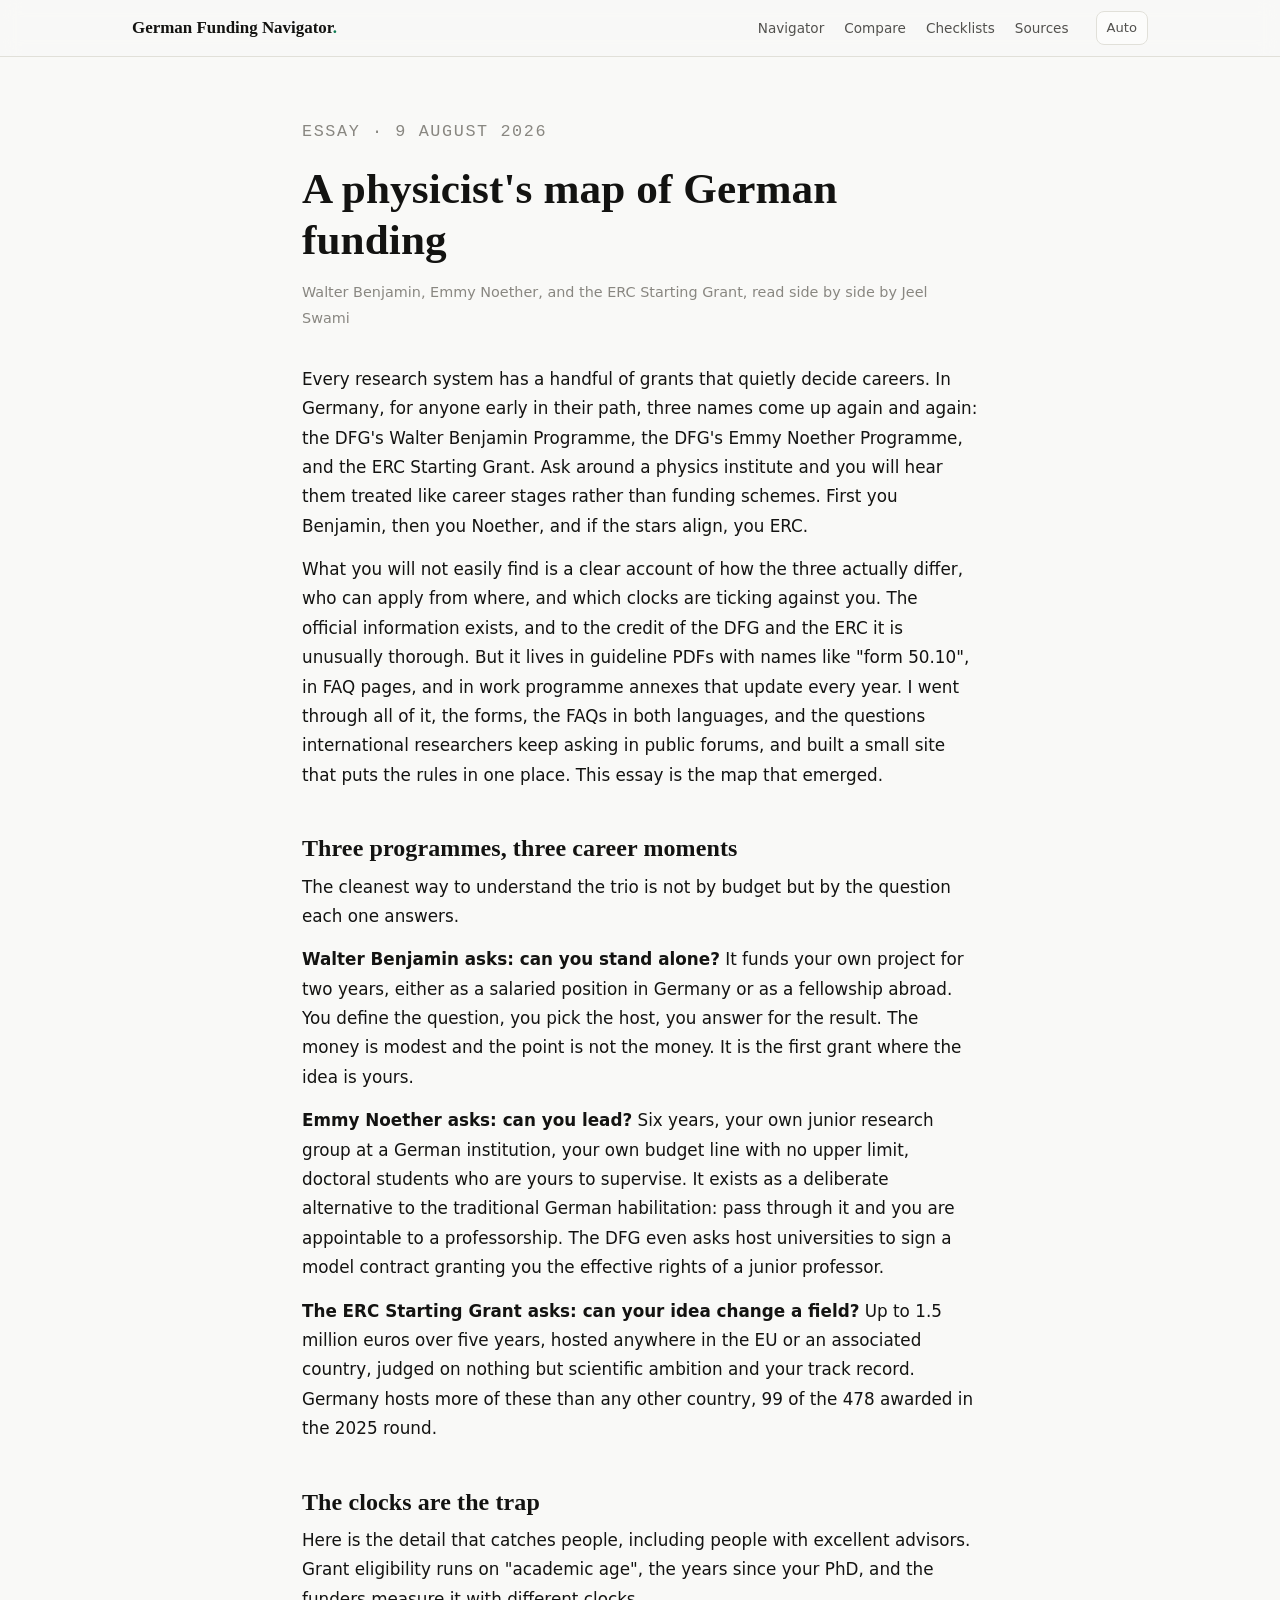
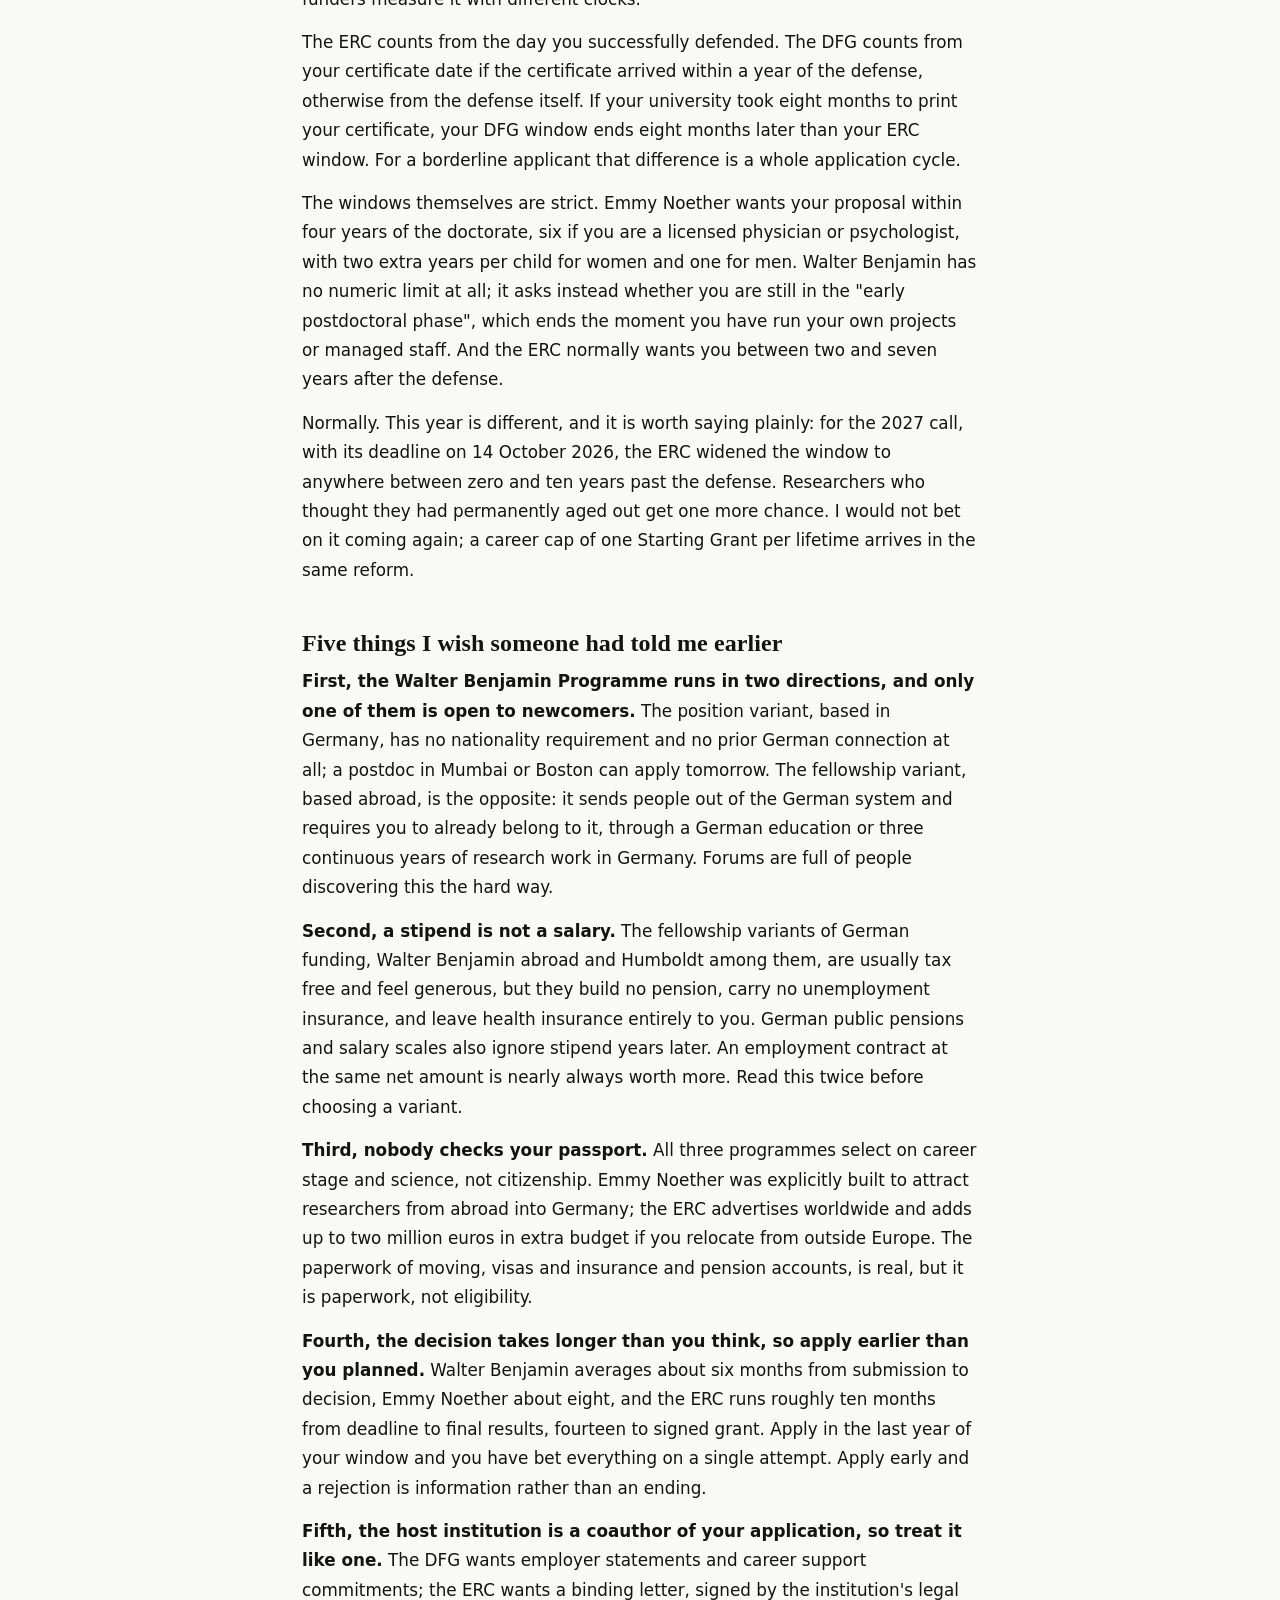
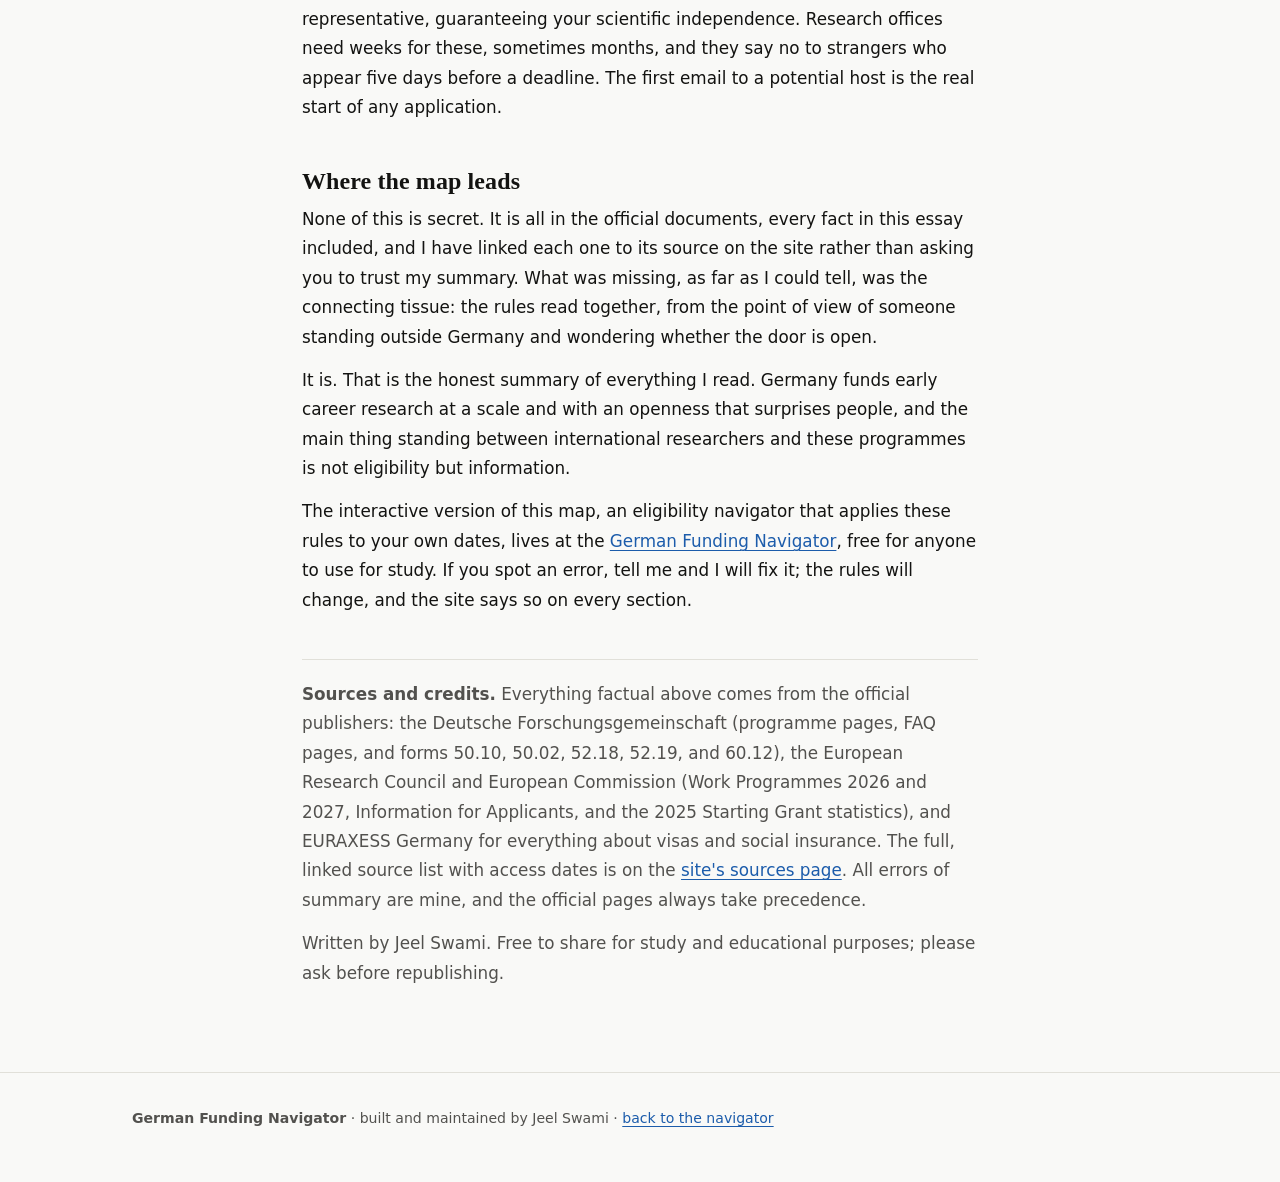
==== blog.html @ 4cc2e19f "German Funding Navigator: interactive guide to Walter Benjamin, Emmy Noether, and ERC Starting Grant" ====
<!DOCTYPE html>
<html lang="en">
<head>
<meta charset="UTF-8">
<meta name="viewport" content="width=device-width, initial-scale=1.0">
<title>A physicist's map of German funding · German Funding Navigator</title>
<meta name="description" content="DFG Walter Benjamin vs. Emmy Noether vs. ERC Starting Grant: what actually separates the three funding routes into German research, from someone who read all the guideline PDFs.">
<meta property="og:title" content="A physicist's map of German funding">
<meta property="og:description" content="Walter Benjamin vs. Emmy Noether vs. ERC Starting Grant: timelines, eligibility, and the five things nobody tells international researchers.">
<meta property="og:type" content="article">
<link rel="icon" href="data:image/svg+xml,%3Csvg xmlns='http://www.w3.org/2000/svg' viewBox='0 0 100 100'%3E%3Ccircle cx='50' cy='50' r='46' fill='%231baf7a'/%3E%3Ctext x='50' y='68' font-size='52' text-anchor='middle' fill='white' font-family='Georgia'%3EN%3C/text%3E%3C/svg%3E">
<link rel="stylesheet" href="styles.css">
</head>
<body>

<header class="site-head">
  <div class="wrap">
    <a class="brand" href="index.html">German Funding Navigator<span class="dot">.</span></a>
    <nav class="site-nav" aria-label="Sections">
      <a href="index.html#navigator">Navigator</a>
      <a href="index.html#compare">Compare</a>
      <a href="index.html#checklists">Checklists</a>
      <a href="index.html#sources">Sources</a>
    </nav>
    <button class="theme-btn" id="themeBtn" aria-label="Switch color theme">Theme</button>
  </div>
</header>

<article class="article">
  <p class="kicker">Essay · 9 August 2026</p>
  <h1>A physicist's map of German funding</h1>
  <p class="byline">Walter Benjamin, Emmy Noether, and the ERC Starting Grant, read side by side by Jeel Swami</p>

  <p>Every research system has a handful of grants that quietly decide careers. In Germany, for anyone early in their path, three names come up again and again: the DFG's Walter Benjamin Programme, the DFG's Emmy Noether Programme, and the ERC Starting Grant. Ask around a physics institute and you will hear them treated like career stages rather than funding schemes. First you Benjamin, then you Noether, and if the stars align, you ERC.</p>

  <p>What you will not easily find is a clear account of how the three actually differ, who can apply from where, and which clocks are ticking against you. The official information exists, and to the credit of the DFG and the ERC it is unusually thorough. But it lives in guideline PDFs with names like "form 50.10", in FAQ pages, and in work programme annexes that update every year. I went through all of it, the forms, the FAQs in both languages, and the questions international researchers keep asking in public forums, and built a small site that puts the rules in one place. This essay is the map that emerged.</p>

  <h2>Three programmes, three career moments</h2>

  <p>The cleanest way to understand the trio is not by budget but by the question each one answers.</p>

  <p><strong>Walter Benjamin asks: can you stand alone?</strong> It funds your own project for two years, either as a salaried position in Germany or as a fellowship abroad. You define the question, you pick the host, you answer for the result. The money is modest and the point is not the money. It is the first grant where the idea is yours.</p>

  <p><strong>Emmy Noether asks: can you lead?</strong> Six years, your own junior research group at a German institution, your own budget line with no upper limit, doctoral students who are yours to supervise. It exists as a deliberate alternative to the traditional German habilitation: pass through it and you are appointable to a professorship. The DFG even asks host universities to sign a model contract granting you the effective rights of a junior professor.</p>

  <p><strong>The ERC Starting Grant asks: can your idea change a field?</strong> Up to 1.5 million euros over five years, hosted anywhere in the EU or an associated country, judged on nothing but scientific ambition and your track record. Germany hosts more of these than any other country, 99 of the 478 awarded in the 2025 round.</p>

  <h2>The clocks are the trap</h2>

  <p>Here is the detail that catches people, including people with excellent advisors. Grant eligibility runs on "academic age", the years since your PhD, and the funders measure it with different clocks.</p>

  <p>The ERC counts from the day you successfully defended. The DFG counts from your certificate date if the certificate arrived within a year of the defense, otherwise from the defense itself. If your university took eight months to print your certificate, your DFG window ends eight months later than your ERC window. For a borderline applicant that difference is a whole application cycle.</p>

  <p>The windows themselves are strict. Emmy Noether wants your proposal within four years of the doctorate, six if you are a licensed physician or psychologist, with two extra years per child for women and one for men. Walter Benjamin has no numeric limit at all; it asks instead whether you are still in the "early postdoctoral phase", which ends the moment you have run your own projects or managed staff. And the ERC normally wants you between two and seven years after the defense.</p>

  <p>Normally. This year is different, and it is worth saying plainly: for the 2027 call, with its deadline on 14 October 2026, the ERC widened the window to anywhere between zero and ten years past the defense. Researchers who thought they had permanently aged out get one more chance. I would not bet on it coming again; a career cap of one Starting Grant per lifetime arrives in the same reform.</p>

  <h2>Five things I wish someone had told me earlier</h2>

  <p><strong>First, the Walter Benjamin Programme runs in two directions, and only one of them is open to newcomers.</strong> The position variant, based in Germany, has no nationality requirement and no prior German connection at all; a postdoc in Mumbai or Boston can apply tomorrow. The fellowship variant, based abroad, is the opposite: it sends people out of the German system and requires you to already belong to it, through a German education or three continuous years of research work in Germany. Forums are full of people discovering this the hard way.</p>

  <p><strong>Second, a stipend is not a salary.</strong> The fellowship variants of German funding, Walter Benjamin abroad and Humboldt among them, are usually tax free and feel generous, but they build no pension, carry no unemployment insurance, and leave health insurance entirely to you. German public pensions and salary scales also ignore stipend years later. An employment contract at the same net amount is nearly always worth more. Read this twice before choosing a variant.</p>

  <p><strong>Third, nobody checks your passport.</strong> All three programmes select on career stage and science, not citizenship. Emmy Noether was explicitly built to attract researchers from abroad into Germany; the ERC advertises worldwide and adds up to two million euros in extra budget if you relocate from outside Europe. The paperwork of moving, visas and insurance and pension accounts, is real, but it is paperwork, not eligibility.</p>

  <p><strong>Fourth, the decision takes longer than you think, so apply earlier than you planned.</strong> Walter Benjamin averages about six months from submission to decision, Emmy Noether about eight, and the ERC runs roughly ten months from deadline to final results, fourteen to signed grant. Apply in the last year of your window and you have bet everything on a single attempt. Apply early and a rejection is information rather than an ending.</p>

  <p><strong>Fifth, the host institution is a coauthor of your application, so treat it like one.</strong> The DFG wants employer statements and career support commitments; the ERC wants a binding letter, signed by the institution's legal representative, guaranteeing your scientific independence. Research offices need weeks for these, sometimes months, and they say no to strangers who appear five days before a deadline. The first email to a potential host is the real start of any application.</p>

  <h2>Where the map leads</h2>

  <p>None of this is secret. It is all in the official documents, every fact in this essay included, and I have linked each one to its source on the site rather than asking you to trust my summary. What was missing, as far as I could tell, was the connecting tissue: the rules read together, from the point of view of someone standing outside Germany and wondering whether the door is open.</p>

  <p>It is. That is the honest summary of everything I read. Germany funds early career research at a scale and with an openness that surprises people, and the main thing standing between international researchers and these programmes is not eligibility but information.</p>

  <p>The interactive version of this map, an eligibility navigator that applies these rules to your own dates, lives at the <a href="index.html">German Funding Navigator</a>, free for anyone to use for study. If you spot an error, tell me and I will fix it; the rules will change, and the site says so on every section.</p>

  <div class="end-note">
    <p><strong>Sources and credits.</strong> Everything factual above comes from the official publishers: the Deutsche Forschungsgemeinschaft (programme pages, FAQ pages, and forms 50.10, 50.02, 52.18, 52.19, and 60.12), the European Research Council and European Commission (Work Programmes 2026 and 2027, Information for Applicants, and the 2025 Starting Grant statistics), and EURAXESS Germany for everything about visas and social insurance. The full, linked source list with access dates is on the <a href="index.html#sources">site's sources page</a>. All errors of summary are mine, and the official pages always take precedence.</p>
    <p>Written by Jeel Swami. Free to share for study and educational purposes; please ask before republishing.</p>
  </div>
</article>

<footer class="site-foot">
  <div class="wrap">
    <p><strong>German Funding Navigator</strong> · built and maintained by Jeel Swami · <a href="index.html">back to the navigator</a></p>
  </div>
</footer>

<script>
(function () {
  var themeBtn = document.getElementById("themeBtn");
  function applyTheme(mode) {
    if (mode === "light" || mode === "dark") document.documentElement.setAttribute("data-theme", mode);
    else document.documentElement.removeAttribute("data-theme");
    themeBtn.textContent = mode === "light" ? "Light" : mode === "dark" ? "Dark" : "Auto";
  }
  var saved = null;
  try { saved = localStorage.getItem("gfn-theme"); } catch (e) {}
  applyTheme(saved || "auto");
  themeBtn.addEventListener("click", function () {
    var cur = themeBtn.textContent.toLowerCase();
    var next = cur === "auto" ? "light" : cur === "light" ? "dark" : "auto";
    try { localStorage.setItem("gfn-theme", next); } catch (e) {}
    applyTheme(next);
  });
})();
</script>
</body>
</html>
---- styles.css ----
/* German Funding Navigator — design system
   Palette validated for colorblind safety in light and dark mode.
   Programme colors: Walter Benjamin blue, Emmy Noether orange, ERC teal. */

:root {
  color-scheme: light;
  --bg: #f9f9f7;
  --surface: #fcfcfb;
  --surface-2: #f3f2ee;
  --ink: #131311;
  --ink-2: #52514e;
  --muted: #898781;
  --line: #e1e0d9;
  --hairline: rgba(11, 11, 11, 0.10);
  --wb: #2a78d6;
  --en: #eb6834;
  --erc: #1baf7a;
  --wb-deep: #1c5cab;
  --en-deep: #b04617;
  --erc-deep: #0d7a52;
  --good: #0ca30c;
  --good-text: #006300;
  --warn: #b8860b;
  --stop: #c03535;
  --radius: 14px;
  --radius-s: 9px;
  --serif: "Iowan Old Style", "Palatino Nova", Palatino, "Book Antiqua", "Times New Roman", serif;
  --sans: system-ui, -apple-system, "Segoe UI", Roboto, "Helvetica Neue", sans-serif;
  --mono: ui-monospace, "SF Mono", "Cascadia Mono", Menlo, Consolas, monospace;
}

@media (prefers-color-scheme: dark) {
  :root:not([data-theme="light"]) {
    color-scheme: dark;
    --bg: #0d0d0d;
    --surface: #1a1a19;
    --surface-2: #222220;
    --ink: #f5f4ee;
    --ink-2: #c3c2b7;
    --muted: #8f8d86;
    --line: #2c2c2a;
    --hairline: rgba(255, 255, 255, 0.10);
    --wb: #3987e5;
    --en: #e0672f;
    --erc: #1fae7c;
    --wb-deep: #7fb3f0;
    --en-deep: #f0925f;
    --erc-deep: #4cc79a;
    --good: #0ca30c;
    --good-text: #35b435;
    --warn: #d9a441;
    --stop: #e06666;
  }
}
:root[data-theme="dark"] {
  color-scheme: dark;
  --bg: #0d0d0d;
  --surface: #1a1a19;
  --surface-2: #222220;
  --ink: #f5f4ee;
  --ink-2: #c3c2b7;
  --muted: #8f8d86;
  --line: #2c2c2a;
  --hairline: rgba(255, 255, 255, 0.10);
  --wb: #3987e5;
  --en: #e0672f;
  --erc: #1fae7c;
  --wb-deep: #7fb3f0;
  --en-deep: #f0925f;
  --erc-deep: #4cc79a;
  --good: #0ca30c;
  --good-text: #35b435;
  --warn: #d9a441;
  --stop: #e06666;
}

* { box-sizing: border-box; }
html { scroll-behavior: smooth; scroll-padding-top: 72px; }
@media (prefers-reduced-motion: reduce) {
  html { scroll-behavior: auto; }
  *, *::before, *::after { transition: none !important; animation: none !important; }
}

body {
  margin: 0;
  background: var(--bg);
  color: var(--ink);
  font-family: var(--sans);
  font-size: 16.5px;
  line-height: 1.62;
  -webkit-font-smoothing: antialiased;
  text-rendering: optimizeLegibility;
}

.skip-link {
  position: absolute; left: -9999px; top: 0;
  background: var(--ink); color: var(--bg);
  padding: 10px 16px; border-radius: 0 0 8px 0; z-index: 100;
}
.skip-link:focus { left: 0; }

h1, h2, h3 { font-family: var(--serif); font-weight: 600; line-height: 1.18; letter-spacing: 0.1px; }
h1 { font-size: clamp(2.1rem, 5.4vw, 3.4rem); margin: 0 0 14px; }
h2 { font-size: clamp(1.5rem, 3.4vw, 2.05rem); margin: 0 0 10px; }
h3 { font-size: 1.22rem; margin: 26px 0 8px; }
h4 { font-size: 1.02rem; margin: 22px 0 6px; }
p { margin: 0 0 14px; }
a { color: var(--wb-deep); text-underline-offset: 2.5px; text-decoration-thickness: 1px; }
a:hover { text-decoration-thickness: 2px; }
strong { font-weight: 650; }
small, .fine { font-size: 0.86rem; color: var(--ink-2); }
ul, ol { padding-left: 22px; margin: 0 0 14px; }
li { margin-bottom: 6px; }
::selection { background: color-mix(in srgb, var(--wb) 25%, transparent); }

:focus-visible {
  outline: 2.5px solid var(--wb);
  outline-offset: 2px;
  border-radius: 4px;
}

.wrap { max-width: 1060px; margin: 0 auto; padding: 0 22px; }

/* ---------- header ---------- */
.site-head {
  position: sticky; top: 0; z-index: 50;
  background: color-mix(in srgb, var(--bg) 86%, transparent);
  backdrop-filter: blur(10px);
  -webkit-backdrop-filter: blur(10px);
  border-bottom: 1px solid var(--line);
}
.site-head .wrap {
  display: flex; align-items: center; gap: 18px;
  min-height: 56px; flex-wrap: wrap; padding-top: 6px; padding-bottom: 6px;
}
.brand {
  font-family: var(--serif); font-weight: 700; font-size: 1.06rem;
  color: var(--ink); text-decoration: none; white-space: nowrap;
}
.brand .dot { color: var(--erc-deep); }
.site-nav { display: flex; gap: 2px; flex-wrap: wrap; margin-left: auto; }
.site-nav a {
  font-size: 0.85rem; color: var(--ink-2); text-decoration: none;
  padding: 6px 9px; border-radius: 7px;
}
.site-nav a:hover { background: var(--surface-2); color: var(--ink); }
.theme-btn {
  border: 1px solid var(--line); background: var(--surface); color: var(--ink-2);
  border-radius: 8px; padding: 5px 10px; font: inherit; font-size: 0.82rem; cursor: pointer;
}
.theme-btn:hover { color: var(--ink); border-color: var(--muted); }

/* ---------- hero ---------- */
.hero { padding: 74px 0 44px; }
.kicker {
  font-family: var(--mono); font-size: 0.78rem; letter-spacing: 1.6px;
  text-transform: uppercase; color: var(--muted); margin-bottom: 18px;
}
.hero .lede {
  font-size: 1.16rem; color: var(--ink-2); max-width: 46em; margin-bottom: 26px;
}
.chip-row { display: flex; gap: 10px; flex-wrap: wrap; margin-bottom: 26px; }
.chip {
  display: inline-flex; align-items: center; gap: 8px;
  border: 1px solid var(--line); background: var(--surface);
  border-radius: 999px; padding: 7px 15px; font-size: 0.9rem;
  color: var(--ink); text-decoration: none;
}
.chip:hover { border-color: var(--muted); }
.chip .swatch { width: 10px; height: 10px; border-radius: 50%; flex: none; }
.swatch.wb { background: var(--wb); }
.swatch.en { background: var(--en); }
.swatch.erc { background: var(--erc); }

.notice {
  display: flex; gap: 12px; align-items: flex-start;
  border: 1px solid var(--line); border-left: 3px solid var(--warn);
  background: var(--surface); border-radius: var(--radius-s);
  padding: 13px 16px; font-size: 0.92rem; color: var(--ink-2); max-width: 52em;
}
.notice.urgent { border-left-color: var(--stop); }
.notice strong { color: var(--ink); }

/* ---------- sections ---------- */
section { padding: 46px 0; }
.sec-label {
  font-family: var(--mono); font-size: 0.75rem; letter-spacing: 1.6px;
  text-transform: uppercase; color: var(--muted); margin-bottom: 8px;
}
.sec-intro { color: var(--ink-2); max-width: 50em; }
.rule { border: none; border-top: 1px solid var(--line); margin: 0; }

/* ---------- cards ---------- */
.card {
  background: var(--surface); border: 1px solid var(--line);
  border-radius: var(--radius); padding: 26px 28px;
}
.card + .card { margin-top: 18px; }
.prog-card { border-top: 3px solid var(--line); }
.prog-card.wb { border-top-color: var(--wb); }
.prog-card.en { border-top-color: var(--en); }
.prog-card.erc { border-top-color: var(--erc); }
.prog-card h2 { margin-top: 2px; }
.prog-sub { color: var(--ink-2); font-size: 0.98rem; margin-top: -4px; }

.tile-row {
  display: grid; grid-template-columns: repeat(auto-fit, minmax(150px, 1fr));
  gap: 10px; margin: 20px 0 6px;
}
.tile {
  background: var(--surface-2); border-radius: var(--radius-s);
  padding: 12px 14px;
}
.tile .t-label { font-size: 0.74rem; text-transform: uppercase; letter-spacing: 0.8px; color: var(--muted); margin-bottom: 3px; }
.tile .t-value { font-size: 1.06rem; font-weight: 650; line-height: 1.3; }
.tile .t-note { font-size: 0.8rem; color: var(--ink-2); margin-top: 2px; }

.two-col { display: grid; grid-template-columns: 1fr 1fr; gap: 8px 34px; }
@media (max-width: 760px) { .two-col { grid-template-columns: 1fr; } }

/* source citation chips */
.src {
  font-family: var(--mono); font-size: 0.72rem;
  color: var(--muted); text-decoration: none;
  border: 1px solid var(--line); border-radius: 5px;
  padding: 1px 6px; white-space: nowrap; vertical-align: 1px;
}
.src:hover { color: var(--wb-deep); border-color: var(--wb); }

.linkbox {
  background: var(--surface-2); border-radius: var(--radius-s);
  padding: 14px 18px; margin-top: 20px; font-size: 0.9rem;
}
.linkbox strong { display: block; margin-bottom: 6px; font-size: 0.82rem; text-transform: uppercase; letter-spacing: 0.8px; color: var(--muted); }
.linkbox a { display: inline-block; margin: 2px 14px 2px 0; }

/* ---------- wizard ---------- */
.wizard {
  background: var(--surface); border: 1px solid var(--line);
  border-radius: var(--radius); padding: 30px; max-width: 780px;
}
.wiz-progress { display: flex; gap: 6px; margin-bottom: 24px; }
.wiz-progress span {
  height: 4px; flex: 1; border-radius: 2px; background: var(--line);
}
.wiz-progress span.done { background: var(--erc); }
.wiz-step-label { font-family: var(--mono); font-size: 0.74rem; letter-spacing: 1.2px; text-transform: uppercase; color: var(--muted); margin-bottom: 6px; }
.wizard fieldset { border: none; padding: 0; margin: 0 0 8px; }
.wizard legend, .wiz-q {
  font-family: var(--serif); font-size: 1.28rem; font-weight: 600;
  margin-bottom: 6px; padding: 0; line-height: 1.3;
}
.wiz-help { font-size: 0.9rem; color: var(--ink-2); margin-bottom: 16px; }
.opt {
  display: flex; gap: 12px; align-items: flex-start;
  border: 1px solid var(--line); border-radius: var(--radius-s);
  padding: 13px 16px; margin-bottom: 9px; cursor: pointer;
  transition: border-color 0.12s, background 0.12s;
}
.opt:hover { border-color: var(--muted); }
.opt.selected { border-color: var(--wb); background: color-mix(in srgb, var(--wb) 7%, var(--surface)); }
.opt input { margin-top: 4px; accent-color: var(--wb); }
.opt .o-title { font-weight: 600; }
.opt .o-sub { font-size: 0.86rem; color: var(--ink-2); }
.wiz-inline { display: flex; gap: 14px; flex-wrap: wrap; align-items: flex-end; margin-bottom: 10px; }
.wiz-inline label { font-size: 0.86rem; color: var(--ink-2); display: block; margin-bottom: 4px; }
.wizard select, .wizard input[type="number"] {
  font: inherit; color: var(--ink); background: var(--surface);
  border: 1px solid var(--line); border-radius: 8px; padding: 8px 10px; min-width: 90px;
}
.wiz-nav { display: flex; justify-content: space-between; gap: 12px; margin-top: 22px; }
.btn {
  font: inherit; font-weight: 600; cursor: pointer;
  border-radius: 9px; padding: 10px 22px;
  border: 1px solid var(--line); background: var(--surface); color: var(--ink);
}
.btn:hover { border-color: var(--muted); }
.btn.primary { background: var(--ink); color: var(--bg); border-color: var(--ink); }
.btn.primary:hover { opacity: 0.88; }
.btn:disabled { opacity: 0.4; cursor: not-allowed; }
.btn.ghost { border: none; background: none; color: var(--ink-2); text-decoration: underline; text-underline-offset: 3px; padding-left: 6px; padding-right: 6px; }

/* verdict cards */
.verdicts { display: grid; gap: 16px; margin-top: 8px; }
.verdict { border: 1px solid var(--line); border-radius: var(--radius-s); padding: 18px 20px; background: var(--surface); }
.verdict.wb { border-left: 4px solid var(--wb); }
.verdict.en { border-left: 4px solid var(--en); }
.verdict.erc { border-left: 4px solid var(--erc); }
.verdict h3 { margin: 0 0 2px; font-size: 1.12rem; }
.badge {
  display: inline-block; font-size: 0.74rem; font-weight: 700;
  letter-spacing: 0.6px; text-transform: uppercase;
  border-radius: 6px; padding: 3px 9px; margin-bottom: 10px;
}
.badge.open { background: color-mix(in srgb, var(--good) 16%, var(--surface)); color: var(--good-text); }
.badge.cond { background: color-mix(in srgb, var(--warn) 18%, var(--surface)); color: var(--warn); }
.badge.closed { background: color-mix(in srgb, var(--stop) 14%, var(--surface)); color: var(--stop); }
.verdict ul { margin: 8px 0 4px; font-size: 0.93rem; }
.verdict .v-links { font-size: 0.85rem; margin-top: 8px; }
.caveat {
  font-size: 0.85rem; color: var(--ink-2);
  border-top: 1px dashed var(--line); margin-top: 18px; padding-top: 12px;
}

/* ---------- comparison table ---------- */
.table-scroll { overflow-x: auto; border: 1px solid var(--line); border-radius: var(--radius); background: var(--surface); }
table.compare { border-collapse: collapse; width: 100%; min-width: 760px; font-size: 0.92rem; }
.compare th, .compare td { text-align: left; vertical-align: top; padding: 12px 16px; border-bottom: 1px solid var(--line); }
.compare tbody tr:last-child td, .compare tbody tr:last-child th { border-bottom: none; }
.compare thead th { font-family: var(--serif); font-size: 1.02rem; border-bottom: 2px solid var(--line); }
.compare thead th.wb { color: var(--wb-deep); box-shadow: inset 0 -2px 0 var(--wb); }
.compare thead th.en { color: var(--en-deep); box-shadow: inset 0 -2px 0 var(--en); }
.compare thead th.erc { color: var(--erc-deep); box-shadow: inset 0 -2px 0 var(--erc); }
.compare tbody th { font-weight: 600; color: var(--ink-2); font-size: 0.84rem; white-space: nowrap; padding-right: 20px; }
.compare td small { display: block; color: var(--muted); margin-top: 2px; }

/* ---------- timeline / window charts ---------- */
.chart { background: var(--surface); border: 1px solid var(--line); border-radius: var(--radius); padding: 24px 26px 18px; margin-top: 18px; }
.chart h3 { margin-top: 0; }
.chart .axis-note { font-size: 0.8rem; color: var(--muted); margin-bottom: 14px; }
.track { position: relative; height: 46px; margin: 26px 0; }
.track .t-name { position: absolute; top: -20px; left: 0; font-size: 0.84rem; font-weight: 650; }
.track .grid { position: absolute; inset: 0; }
.track .grid i { position: absolute; top: 0; bottom: 0; width: 1px; background: var(--line); }
.bar {
  position: absolute; top: 8px; height: 22px; border-radius: 5px;
  font-size: 0.75rem; line-height: 22px; color: #fff; padding: 0 8px;
  white-space: nowrap; overflow: visible;
}
.bar.faded { opacity: 0.45; }
.bar.hatch {
  background-image: repeating-linear-gradient(45deg, transparent 0 4px, rgba(255,255,255,0.35) 4px 7px);
}
.bar-label-out { position: absolute; top: 34px; font-size: 0.76rem; color: var(--ink-2); white-space: nowrap; }
.bar.wb { background: var(--wb); }
.bar.en { background: var(--en); }
.bar.erc { background: var(--erc); }
.axis-labels { position: relative; height: 18px; font-size: 0.72rem; color: var(--muted); }
.axis-labels span { position: absolute; transform: translateX(-50%); }
.marker { position: absolute; top: 2px; bottom: 8px; width: 2px; background: var(--ink); opacity: 0.65; }
.marker-label { position: absolute; top: -20px; transform: translateX(-50%); font-size: 0.72rem; color: var(--ink-2); white-space: nowrap; }

/* ---------- checklists ---------- */
.check-card { margin-top: 18px; }
.check-head { display: flex; align-items: baseline; gap: 14px; flex-wrap: wrap; }
.check-head .count { font-family: var(--mono); font-size: 0.8rem; color: var(--muted); margin-left: auto; }
.progressbar { height: 5px; border-radius: 3px; background: var(--surface-2); margin: 10px 0 16px; overflow: hidden; }
.progressbar i { display: block; height: 100%; width: 0; border-radius: 3px; transition: width 0.25s; }
.check-card.wb .progressbar i { background: var(--wb); }
.check-card.en .progressbar i { background: var(--en); }
.check-card.erc .progressbar i { background: var(--erc); }
.check-group-label { font-size: 0.78rem; text-transform: uppercase; letter-spacing: 1px; color: var(--muted); margin: 18px 0 8px; font-weight: 600; }
.check-item { display: flex; gap: 11px; align-items: flex-start; padding: 7px 4px; border-radius: 7px; cursor: pointer; font-size: 0.95rem; }
.check-item:hover { background: var(--surface-2); }
.check-item input { margin-top: 4px; accent-color: var(--erc); flex: none; }
.check-item input:checked + span { color: var(--muted); text-decoration: line-through; text-decoration-thickness: 1px; }
.reset-btn { font-size: 0.8rem; }

/* ---------- FAQ ---------- */
details.faq {
  border: 1px solid var(--line); border-radius: var(--radius-s);
  background: var(--surface); margin-bottom: 10px; padding: 0 20px;
}
details.faq summary {
  cursor: pointer; list-style: none; display: flex; gap: 12px; align-items: baseline;
  font-weight: 600; padding: 15px 0; font-size: 0.99rem;
}
details.faq summary::-webkit-details-marker { display: none; }
details.faq summary::before { content: "+"; font-family: var(--mono); color: var(--muted); flex: none; transition: transform 0.15s; }
details.faq[open] summary::before { content: "–"; }
details.faq .a { padding: 2px 0 16px 26px; color: var(--ink-2); font-size: 0.95rem; }
details.faq .a p { margin-bottom: 10px; }

/* ---------- misc blocks ---------- */
.alt-grid { display: grid; grid-template-columns: repeat(auto-fit, minmax(240px, 1fr)); gap: 14px; margin-top: 18px; }
.alt {
  background: var(--surface); border: 1px solid var(--line); border-radius: var(--radius-s);
  padding: 16px 18px; font-size: 0.9rem;
}
.alt h4 { margin: 0 0 6px; font-size: 0.99rem; }
.alt p { color: var(--ink-2); margin-bottom: 8px; }

.sources ol { font-size: 0.88rem; color: var(--ink-2); }
.sources li { margin-bottom: 8px; overflow-wrap: anywhere; }
.sources h3 { font-size: 1.05rem; }

.site-foot { border-top: 1px solid var(--line); padding: 34px 0 44px; margin-top: 30px; font-size: 0.88rem; color: var(--ink-2); }
.site-foot p { margin-bottom: 8px; }

/* ---------- blog page ---------- */
.article { max-width: 720px; margin: 0 auto; padding: 60px 22px 40px; }
.article h1 { font-size: clamp(1.9rem, 4.6vw, 2.7rem); }
.article .byline { color: var(--muted); font-size: 0.9rem; margin-bottom: 34px; }
.article p, .article li { font-size: 1.05rem; line-height: 1.75; }
.article h2 { margin-top: 44px; font-size: 1.5rem; }
.article blockquote {
  margin: 24px 0; padding: 4px 22px; border-left: 3px solid var(--erc);
  color: var(--ink-2); font-family: var(--serif); font-size: 1.12rem;
}
.article .end-note { border-top: 1px solid var(--line); margin-top: 44px; padding-top: 20px; font-size: 0.92rem; color: var(--ink-2); }

@media (max-width: 640px) {
  .hero { padding: 46px 0 30px; }
  section { padding: 34px 0; }
  .card { padding: 20px; }
  .wizard { padding: 20px; }
  .site-nav { display: none; }
}
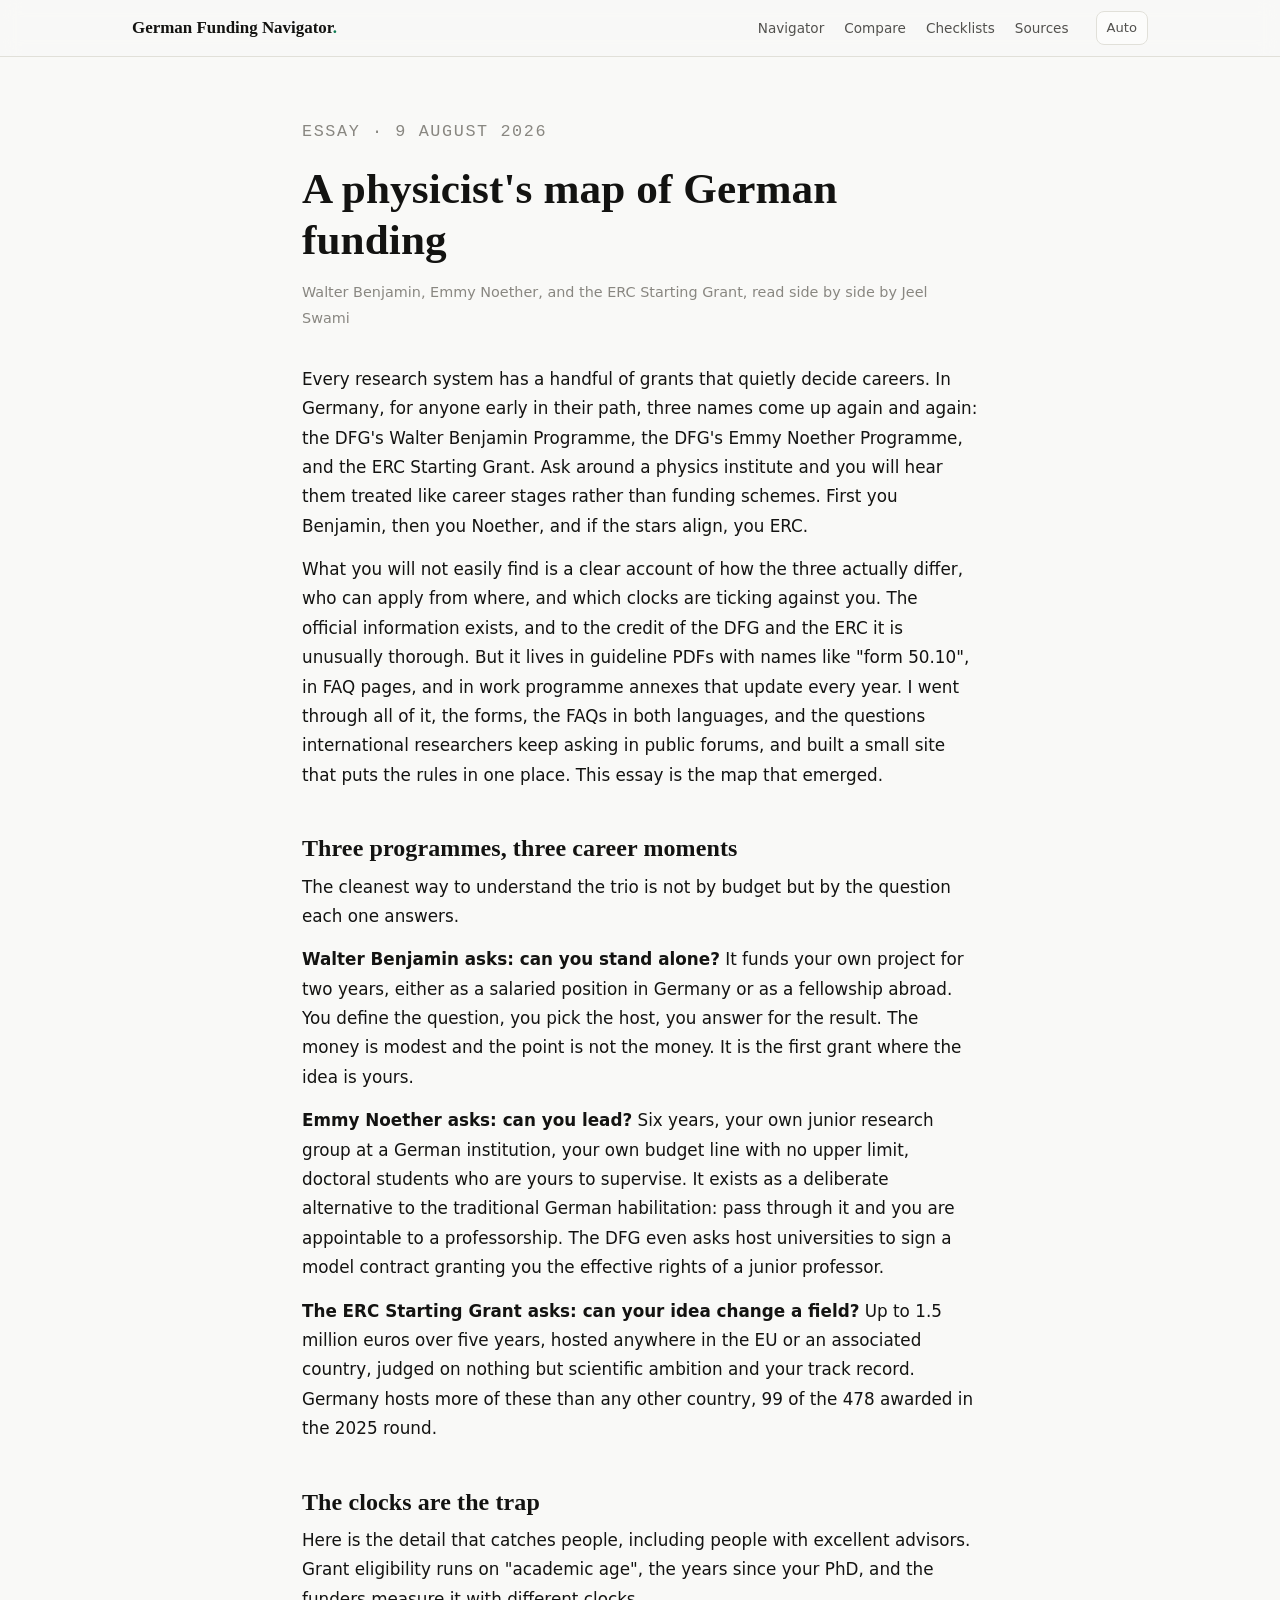
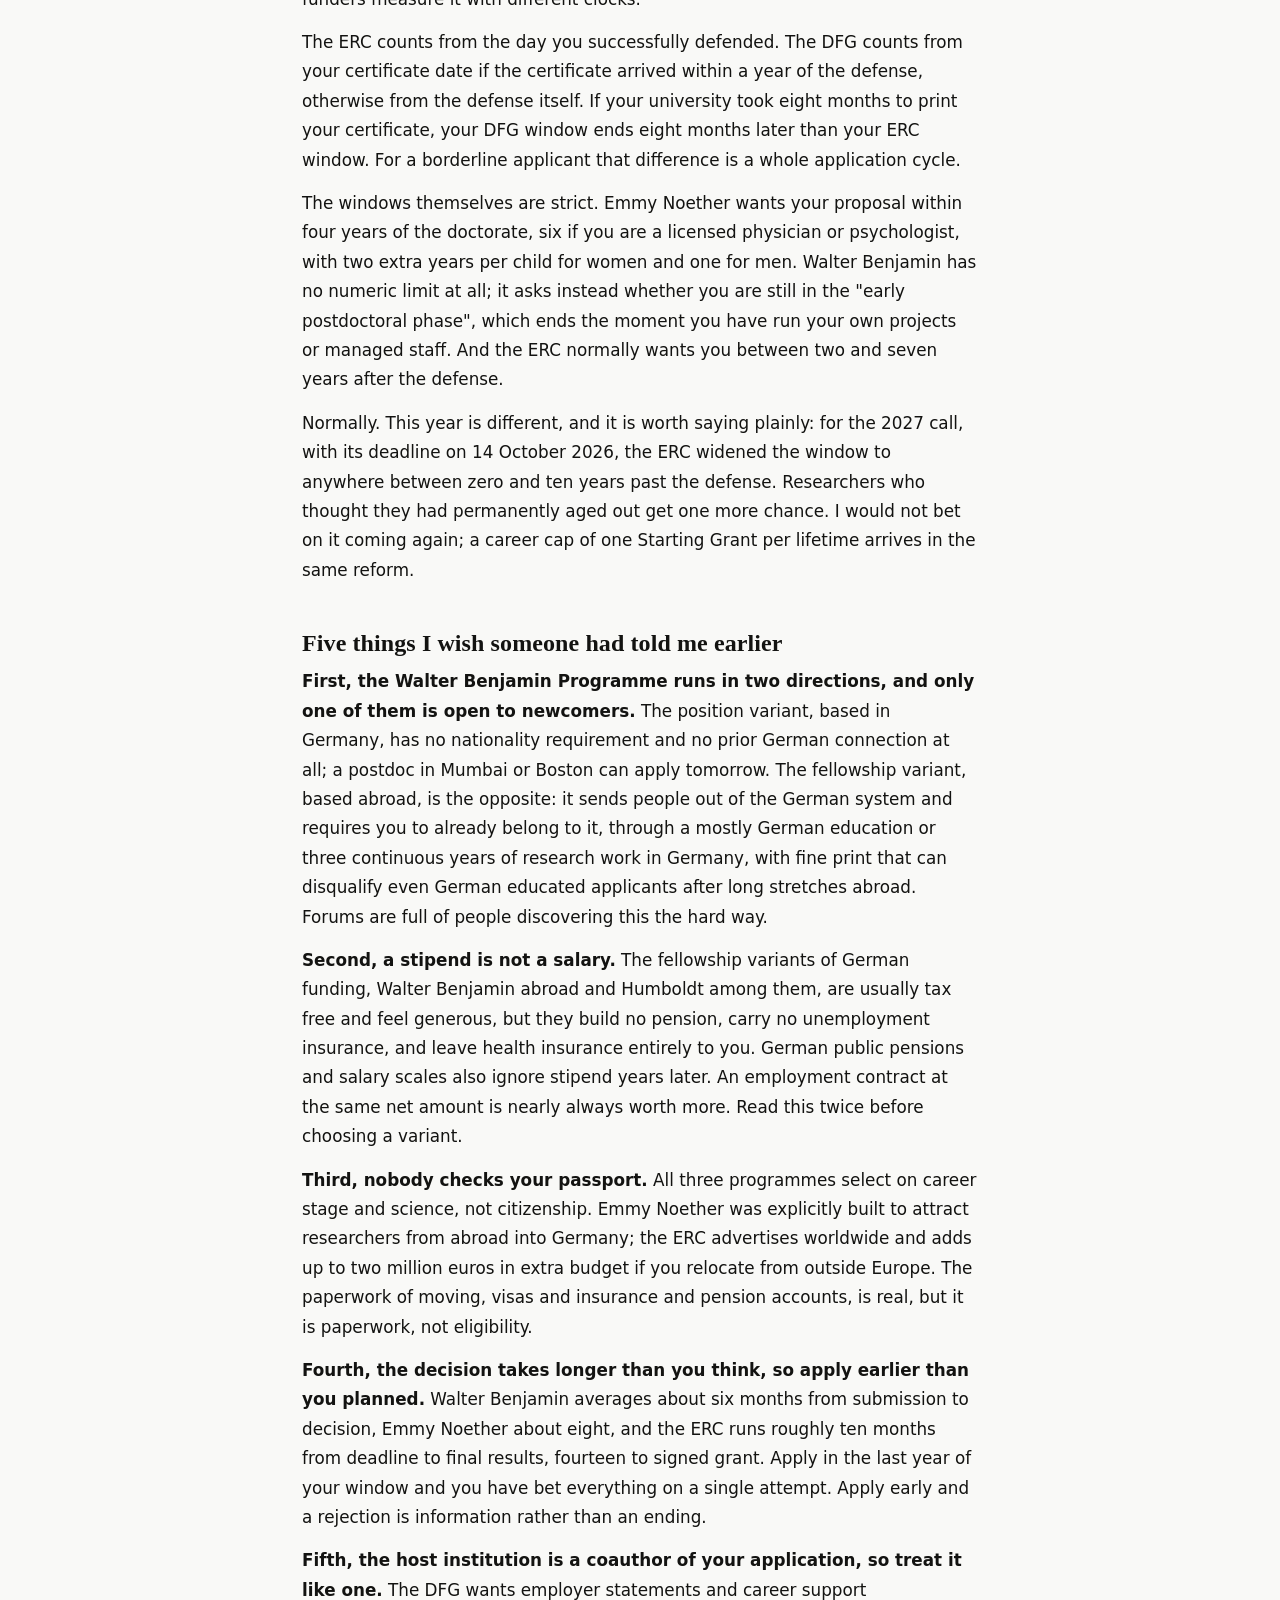
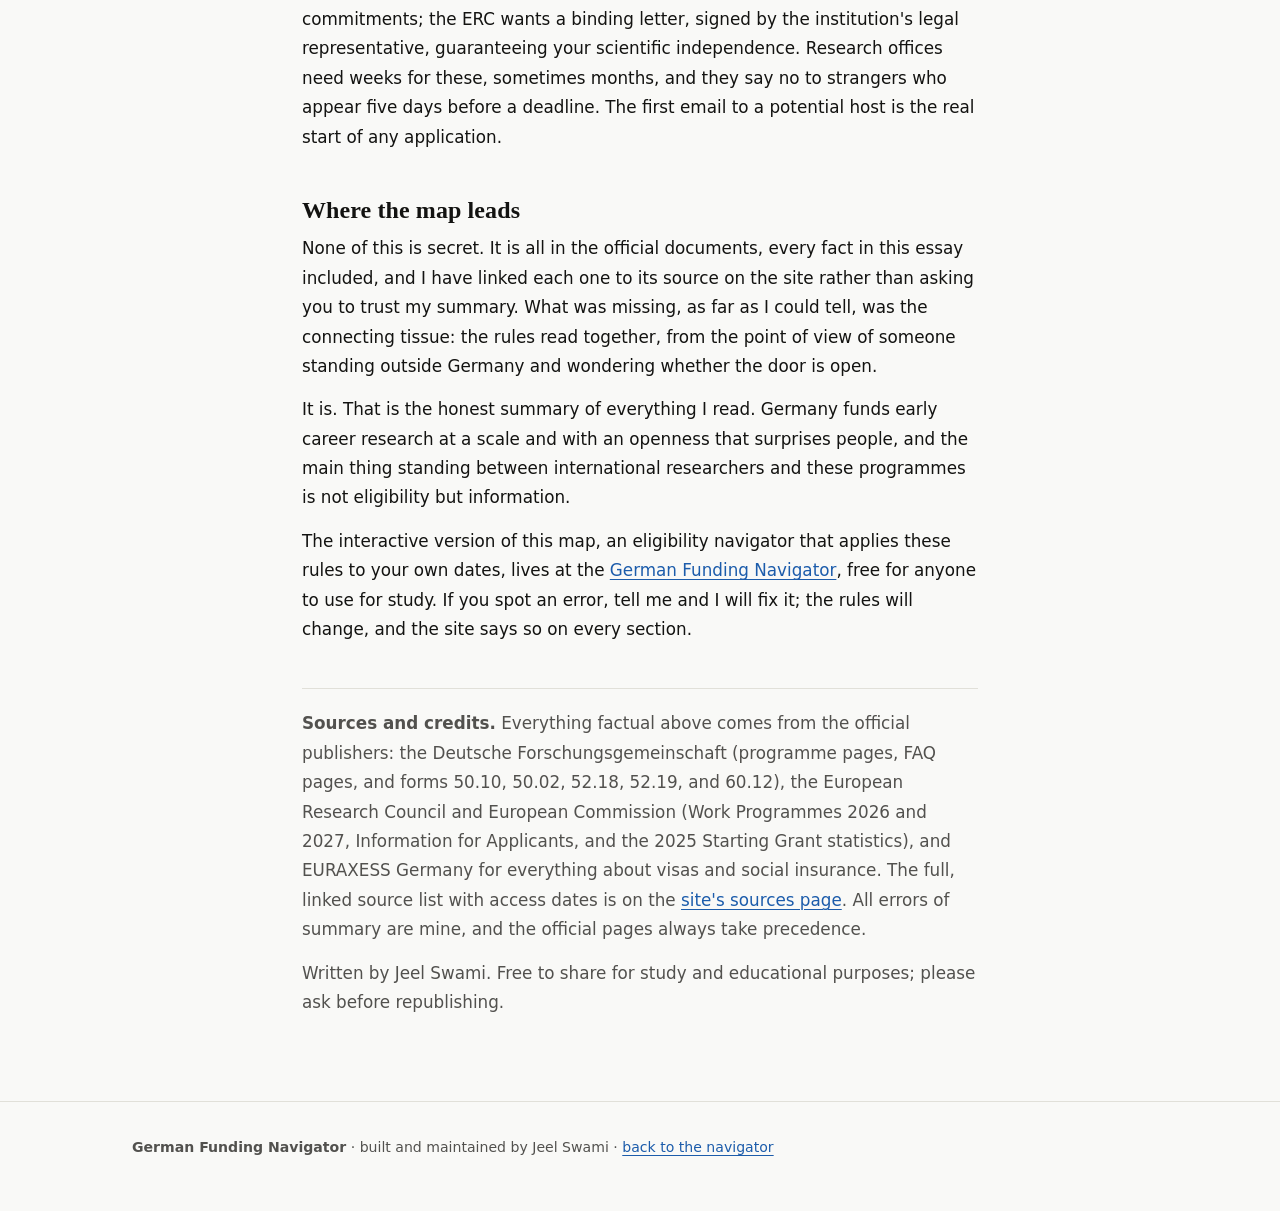
==== commit 50ad2b27: "Apply independent fact-check corrections Fixes from the pre-publication verification sweep: Walter B" ====
--- a/blog.html
+++ b/blog.html
@@ -57,7 +57,7 @@
 
   <h2>Five things I wish someone had told me earlier</h2>
 
-  <p><strong>First, the Walter Benjamin Programme runs in two directions, and only one of them is open to newcomers.</strong> The position variant, based in Germany, has no nationality requirement and no prior German connection at all; a postdoc in Mumbai or Boston can apply tomorrow. The fellowship variant, based abroad, is the opposite: it sends people out of the German system and requires you to already belong to it, through a German education or three continuous years of research work in Germany. Forums are full of people discovering this the hard way.</p>
+  <p><strong>First, the Walter Benjamin Programme runs in two directions, and only one of them is open to newcomers.</strong> The position variant, based in Germany, has no nationality requirement and no prior German connection at all; a postdoc in Mumbai or Boston can apply tomorrow. The fellowship variant, based abroad, is the opposite: it sends people out of the German system and requires you to already belong to it, through a mostly German education or three continuous years of research work in Germany, with fine print that can disqualify even German educated applicants after long stretches abroad. Forums are full of people discovering this the hard way.</p>
 
   <p><strong>Second, a stipend is not a salary.</strong> The fellowship variants of German funding, Walter Benjamin abroad and Humboldt among them, are usually tax free and feel generous, but they build no pension, carry no unemployment insurance, and leave health insurance entirely to you. German public pensions and salary scales also ignore stipend years later. An employment contract at the same net amount is nearly always worth more. Read this twice before choosing a variant.</p>
 
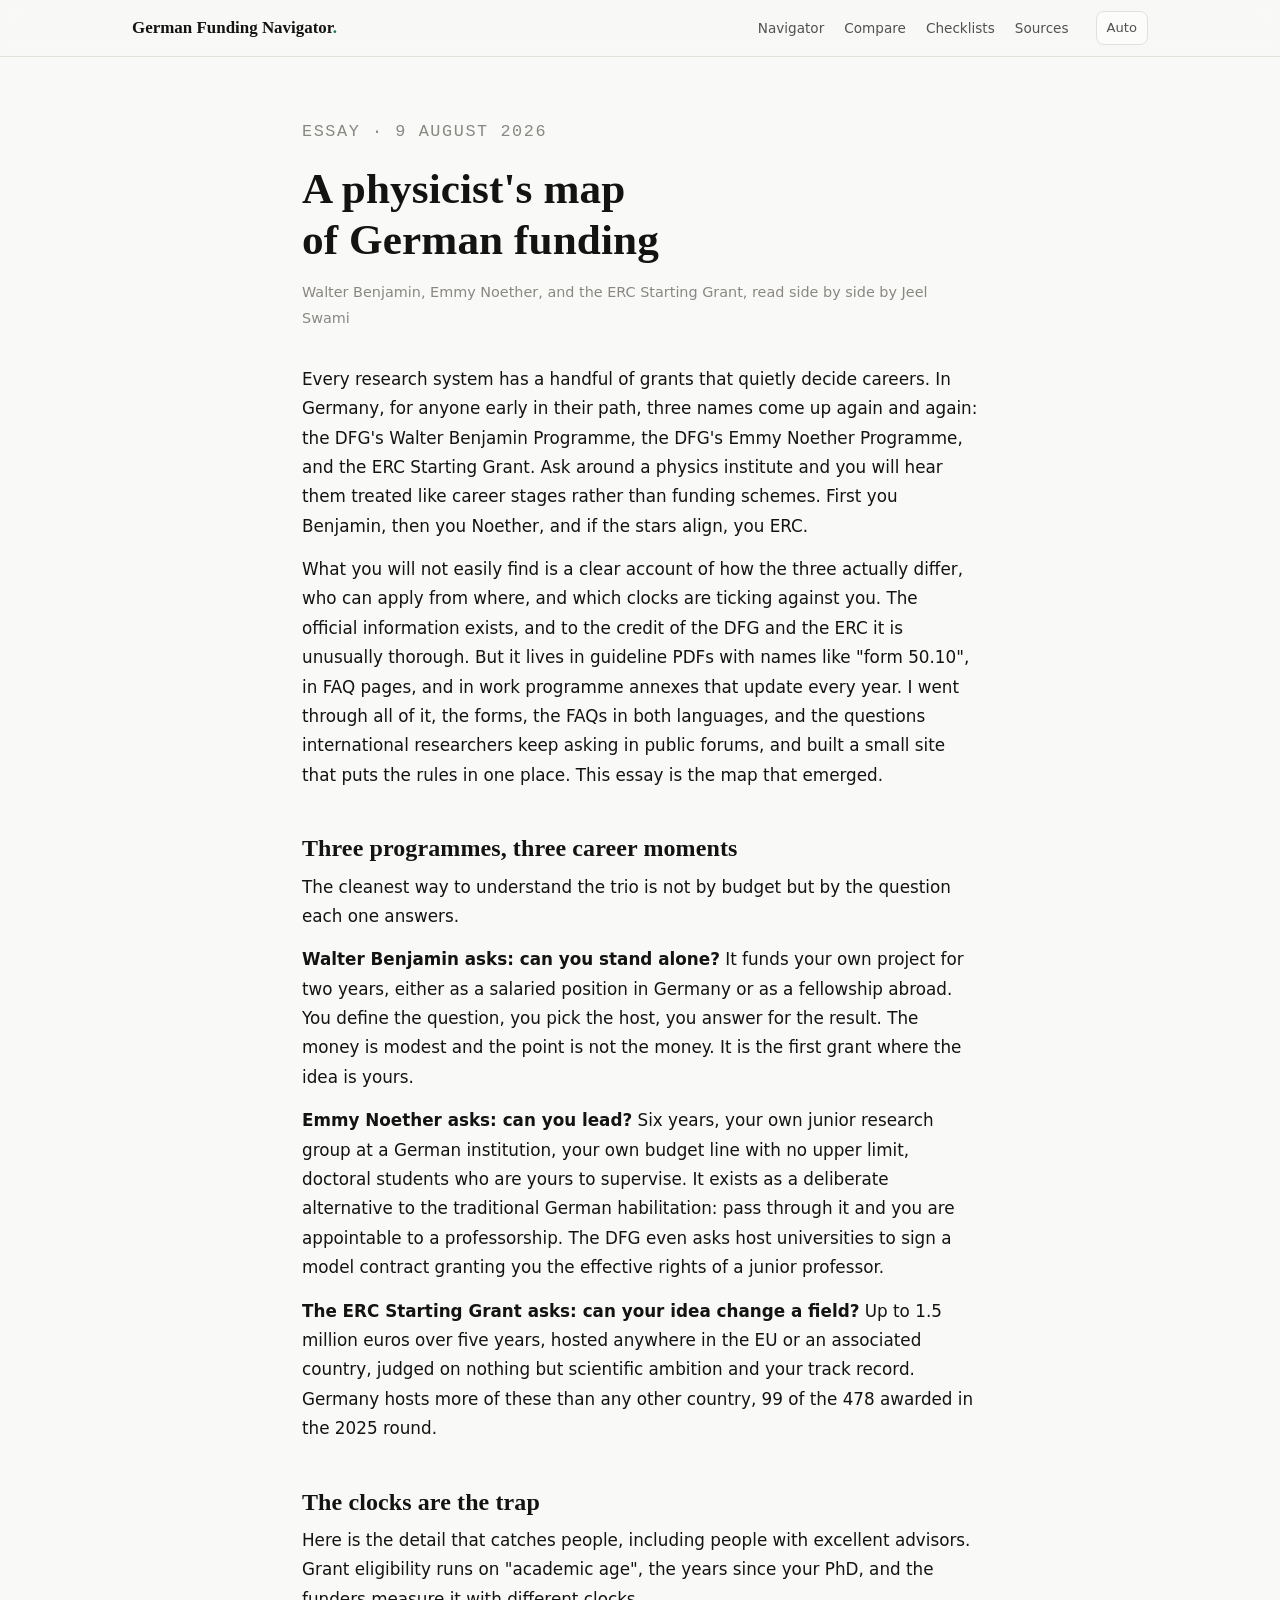
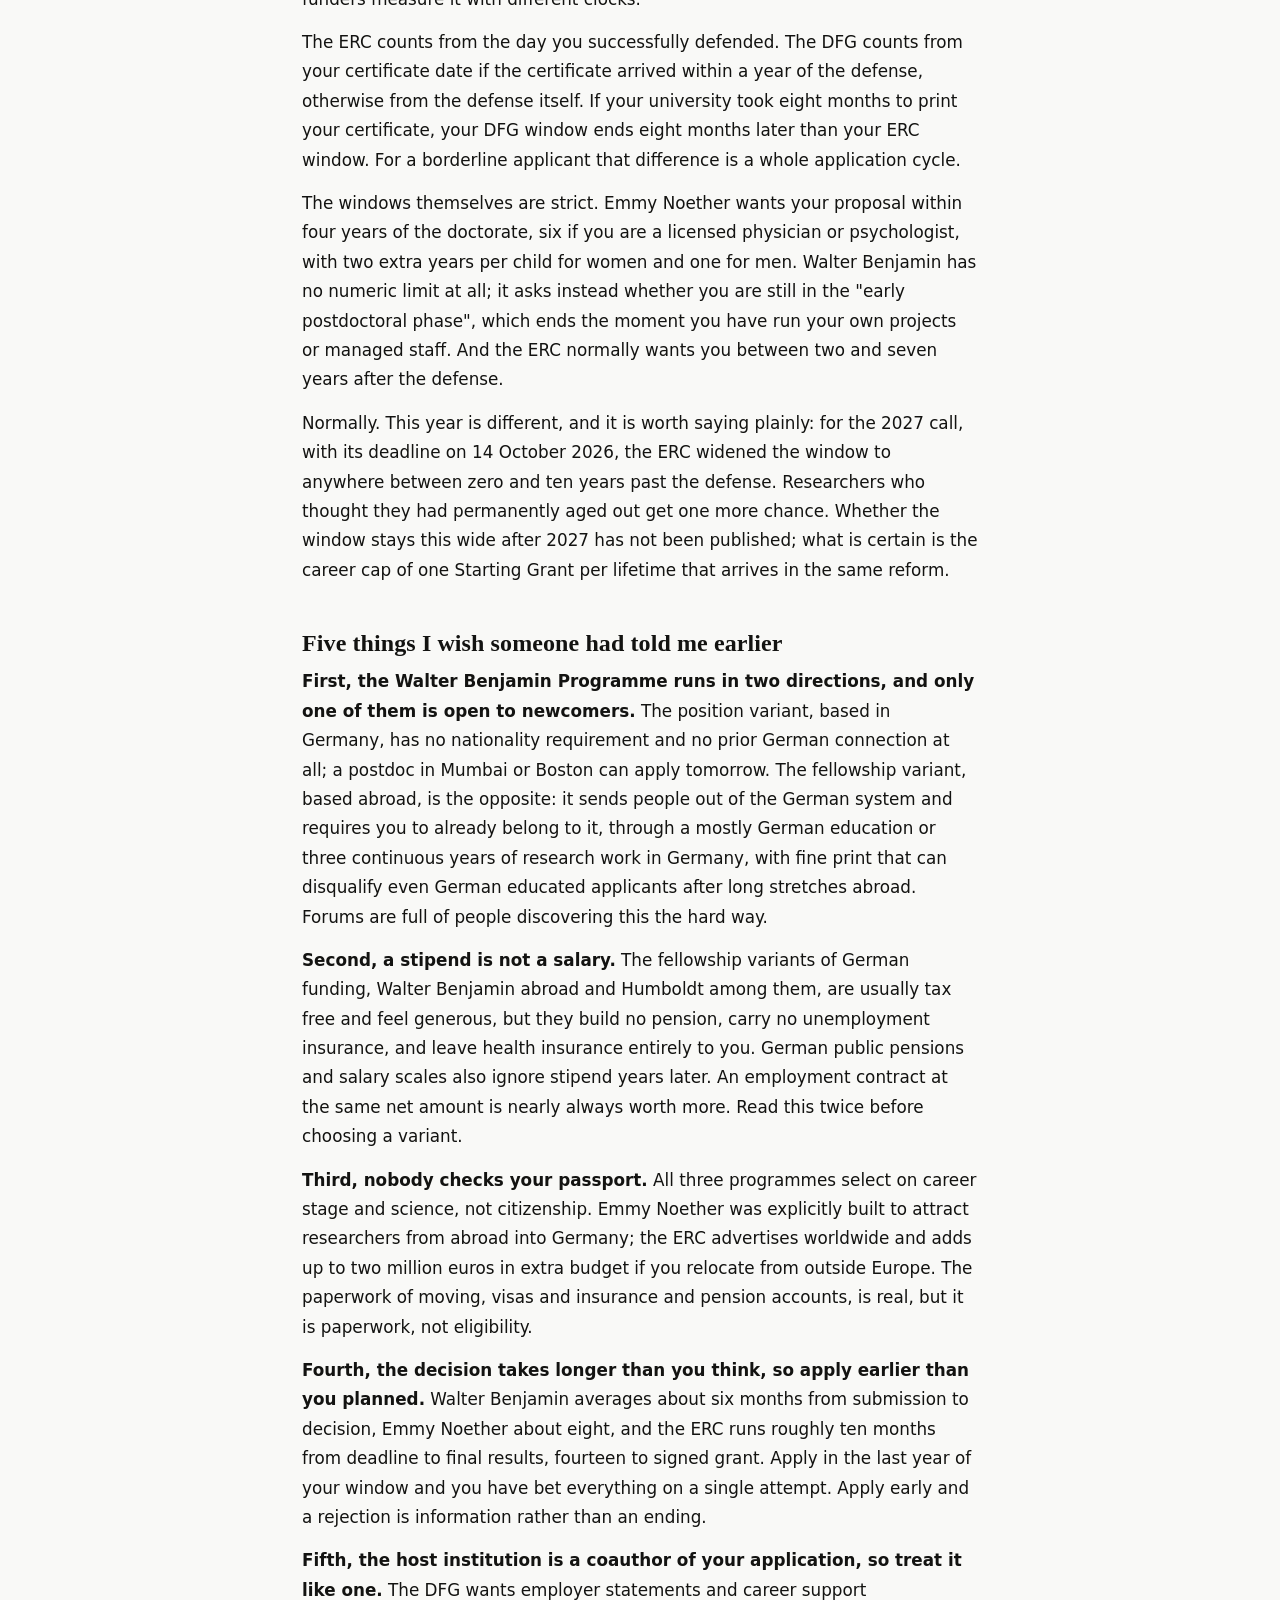
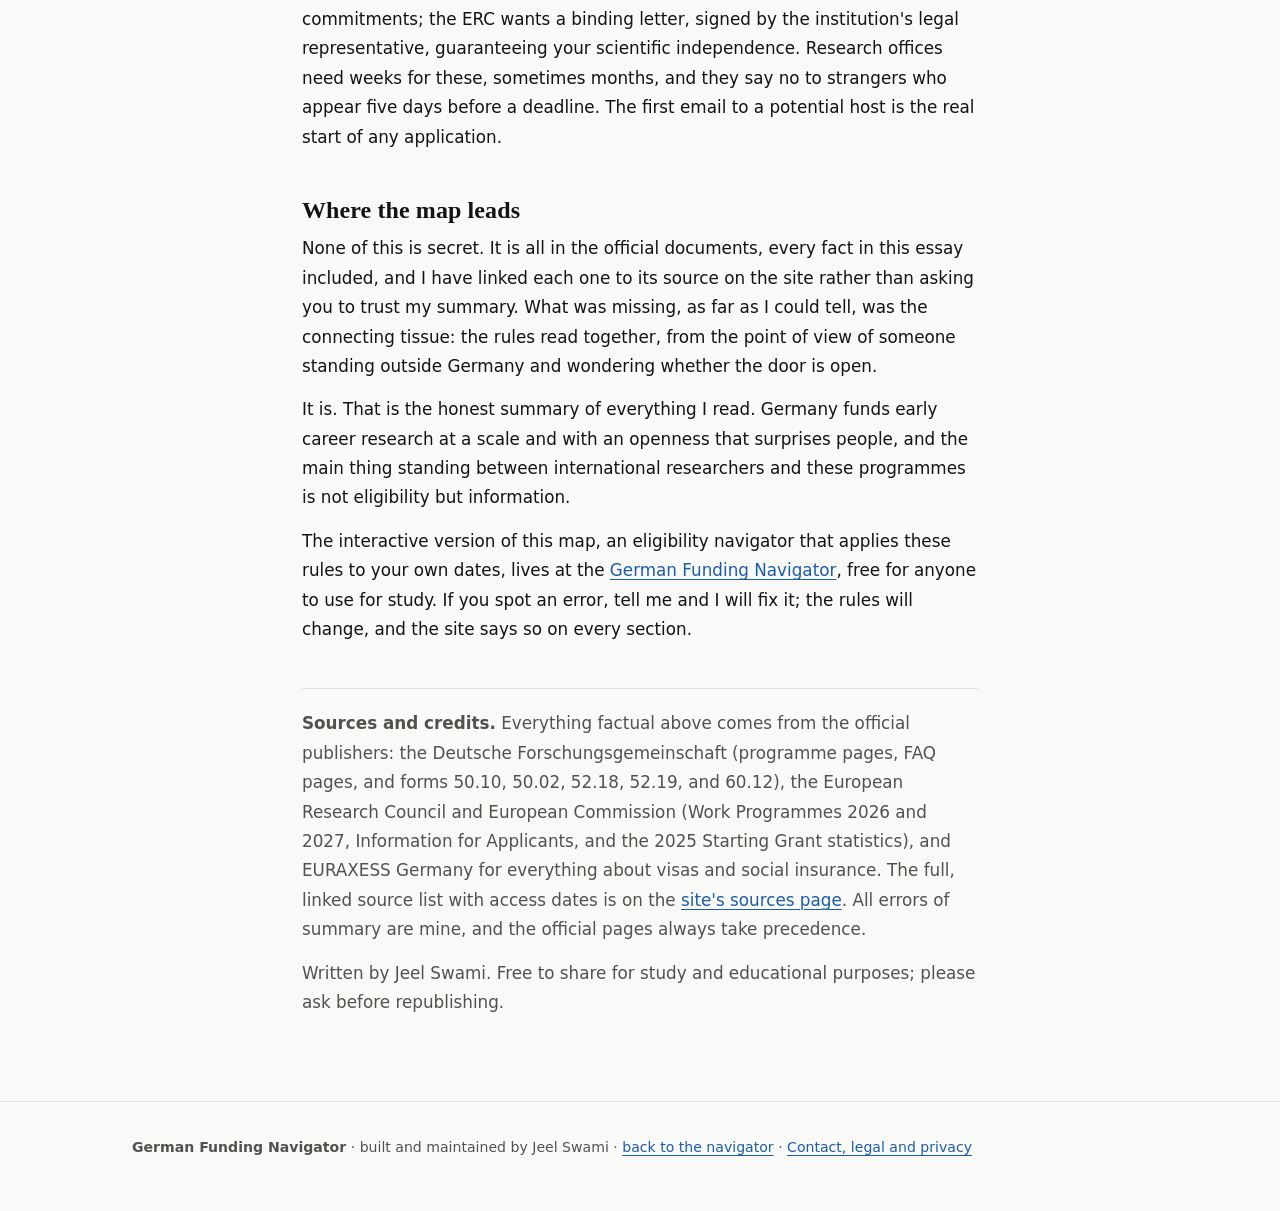
==== commit d46cff53: "Round-2 verification fixes, legal and privacy page, acknowledgements Second independent fact-check (" ====
--- a/blog.html
+++ b/blog.html
@@ -53,7 +53,7 @@
 
   <p>The windows themselves are strict. Emmy Noether wants your proposal within four years of the doctorate, six if you are a licensed physician or psychologist, with two extra years per child for women and one for men. Walter Benjamin has no numeric limit at all; it asks instead whether you are still in the "early postdoctoral phase", which ends the moment you have run your own projects or managed staff. And the ERC normally wants you between two and seven years after the defense.</p>
 
-  <p>Normally. This year is different, and it is worth saying plainly: for the 2027 call, with its deadline on 14 October 2026, the ERC widened the window to anywhere between zero and ten years past the defense. Researchers who thought they had permanently aged out get one more chance. I would not bet on it coming again; a career cap of one Starting Grant per lifetime arrives in the same reform.</p>
+  <p>Normally. This year is different, and it is worth saying plainly: for the 2027 call, with its deadline on 14 October 2026, the ERC widened the window to anywhere between zero and ten years past the defense. Researchers who thought they had permanently aged out get one more chance. Whether the window stays this wide after 2027 has not been published; what is certain is the career cap of one Starting Grant per lifetime that arrives in the same reform.</p>
 
   <h2>Five things I wish someone had told me earlier</h2>
 
@@ -83,7 +83,7 @@
 
 <footer class="site-foot">
   <div class="wrap">
-    <p><strong>German Funding Navigator</strong> · built and maintained by Jeel Swami · <a href="index.html">back to the navigator</a></p>
+    <p><strong>German Funding Navigator</strong> · built and maintained by Jeel Swami · <a href="index.html">back to the navigator</a> · <a href="legal.html">Contact, legal and privacy</a></p>
   </div>
 </footer>
 
--- a/styles.css
+++ b/styles.css
@@ -406,3 +406,65 @@
   .wizard { padding: 20px; }
   .site-nav { display: none; }
 }
+
+/* ---------- redesign: ribbon, path cards, ctas ---------- */
+h1 { text-wrap: balance; }
+
+.ribbon {
+  background: color-mix(in srgb, var(--warn) 11%, var(--bg));
+  border-bottom: 1px solid var(--line);
+  font-size: 0.88rem; color: var(--ink-2);
+}
+.ribbon .wrap {
+  padding-top: 8px; padding-bottom: 8px; line-height: 1.5;
+}
+.ribbon strong { color: var(--ink); }
+
+.cta-row { display: flex; gap: 12px; flex-wrap: wrap; margin-top: 4px; }
+.btn.big { padding: 13px 26px; font-size: 1.02rem; }
+a.btn { text-decoration: none; display: inline-block; }
+
+.paths {
+  display: grid; grid-template-columns: repeat(auto-fit, minmax(260px, 1fr));
+  gap: 16px; margin-top: 26px;
+}
+.path-card {
+  background: var(--surface); border: 1px solid var(--line);
+  border-top: 3px solid var(--line); border-radius: var(--radius);
+  padding: 22px 24px; display: flex; flex-direction: column; gap: 10px;
+}
+.path-card.wb { border-top-color: var(--wb); }
+.path-card.en { border-top-color: var(--en); }
+.path-card.erc { border-top-color: var(--erc); }
+.path-eyebrow {
+  font-family: var(--mono); font-size: 0.72rem; letter-spacing: 1.2px;
+  text-transform: uppercase; color: var(--muted);
+}
+.path-card h3 { margin: 0; font-size: 1.32rem; }
+.path-card p { color: var(--ink-2); font-size: 0.93rem; margin: 0; }
+.path-stats { display: flex; flex-wrap: wrap; gap: 6px; }
+.stat-pill {
+  font-size: 0.78rem; border: 1px solid var(--line); border-radius: 999px;
+  padding: 3px 10px; color: var(--ink-2); background: var(--surface-2); white-space: nowrap;
+}
+.path-links { margin-top: auto; padding-top: 6px; display: flex; gap: 16px; font-size: 0.9rem; }
+
+.site-nav a.nav-cta { background: var(--ink); color: var(--bg); font-weight: 600; }
+.site-nav a.nav-cta:hover { background: var(--ink); color: var(--bg); opacity: 0.85; }
+
+.wiz-meta {
+  display: flex; gap: 14px; flex-wrap: wrap;
+  font-size: 0.84rem; color: var(--muted); margin: 10px 0 18px;
+}
+.wiz-meta span::before { content: "· "; }
+.wiz-meta span:first-child::before { content: ""; }
+
+@media (max-width: 640px) {
+  .site-nav {
+    display: flex; flex-wrap: nowrap; overflow-x: auto;
+    -webkit-overflow-scrolling: touch; scrollbar-width: none;
+    margin-left: 0; width: 100%;
+  }
+  .site-nav::-webkit-scrollbar { display: none; }
+  .site-nav a { white-space: nowrap; }
+}
